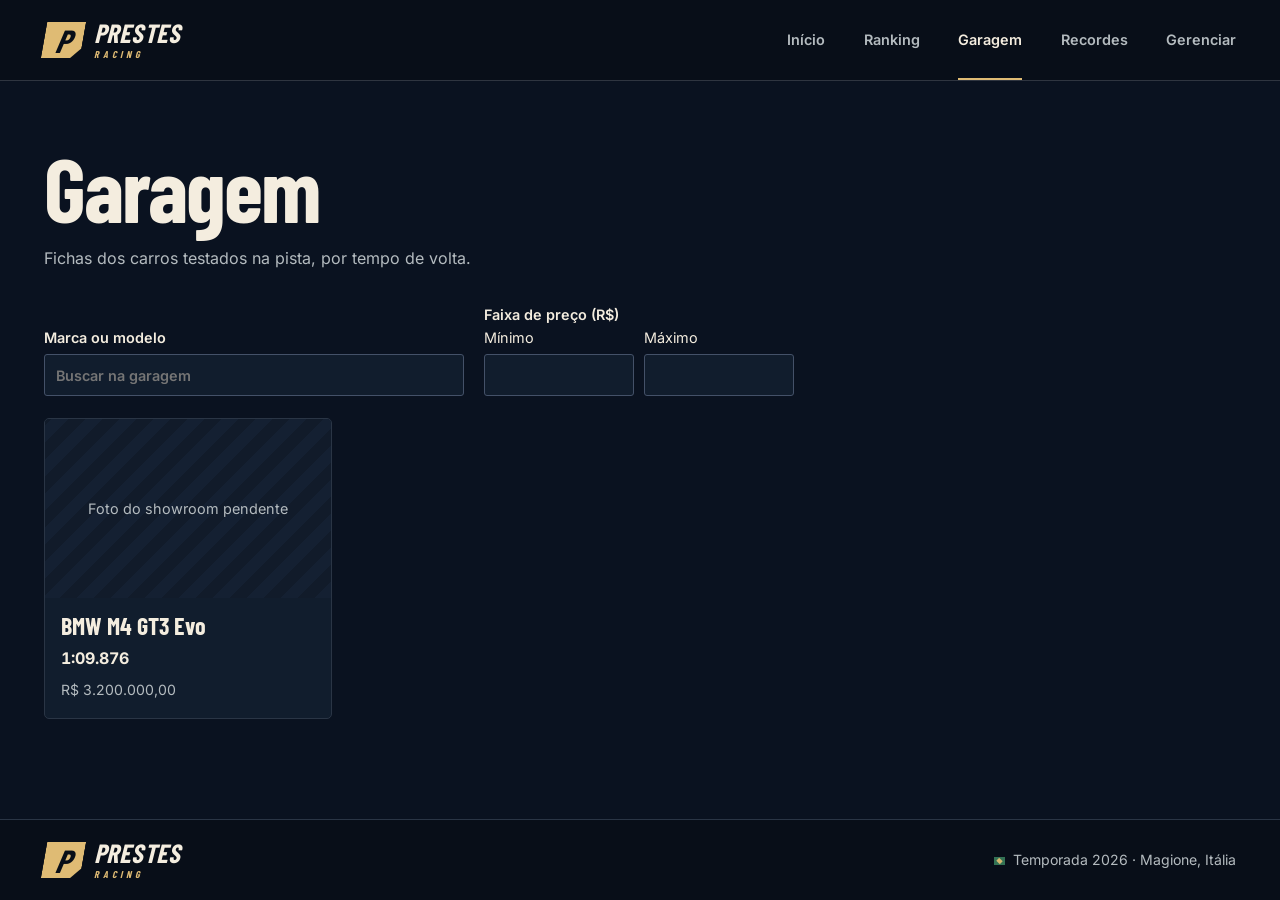
==== garagem/index.html @ 8315999f "Add files via upload" ====
<!doctype html>
<html lang="pt-BR">
<head>
  <meta charset="utf-8">
  <meta name="viewport" content="width=device-width, initial-scale=1">
  <meta name="description" content="Voltas rápidas, garagem e recordes do Prestes Motorsport Park.">
  <meta name="theme-color" content="#0a1220">
  <title>Garagem | Prestes Racing</title>
  <link rel="stylesheet" href="../assets/site.css">
  <script defer src="../data/carros.js"></script>
  <script defer src="../assets/pista.js"></script>
  <script defer src="../assets/catalogo.js"></script>
  <script defer src="../assets/site.js"></script>
</head>
<body data-page="garagem" data-root="../">
  <a class="skip" href="#conteudo">Pular para o conteúdo</a>
  <header id="cabecalho" class="site-header"></header>
  <main id="conteudo" tabindex="-1"></main>
  <footer id="rodape" class="site-footer"></footer>
  <noscript>Ative o JavaScript para consultar o Prestes Racing.</noscript>
</body>
</html>
---- assets/site.css ----
@font-face{font-family:Barlow;src:url('barlow.woff2') format('woff2');font-display:swap;font-weight:700}
@font-face{font-family:Inter;src:url('inter.woff2') format('woff2');font-display:swap;font-weight:400 700}
:root{color-scheme:dark;--navy:#0a1220;--navy-deep:#080e18;--panel:#111d2d;--panel-hover:#19283c;--cream:#f4eddf;--muted:#b4bbbf;--gold:#dfbb74;--line:#2a3545;--heading:Barlow,'Arial Narrow',sans-serif;--body:Inter,Arial,sans-serif}
*{box-sizing:border-box}
body{margin:0;background:var(--navy);color:var(--cream);font:1rem/1.6 var(--body);min-height:100vh;display:flex;flex-direction:column}
main{flex:1}
img{display:block;max-width:100%}
[hidden]{display:none!important}
a{color:inherit;text-decoration:none}
p,h1,h2,h3,figure,dl,dd{margin:0}
h1,h2,h3{font:700 1rem/1 var(--heading)}
h1{font-size:clamp(3rem,7vw,6.2rem);letter-spacing:-.025em}
h2{font-size:clamp(2.05rem,4vw,3.5rem);letter-spacing:-.015em}
h3{font-size:1.5rem}
:focus-visible{outline:2px solid var(--gold);outline-offset:4px}
.skip{position:absolute;top:8px;left:8px;transform:translateY(-160%);z-index:5;background:var(--gold);color:var(--navy);padding:8px 14px}
.skip:focus{transform:none}
.wrap{width:min(100% - 88px,1320px);margin-inline:auto}
.site-header{background:var(--navy-deep);border-bottom:1px solid #2f3540}
.header-inner,.footer-inner{display:flex;justify-content:space-between;align-items:center;gap:24px;min-height:80px}
.brand{display:inline-flex;align-items:center;gap:11px;flex-shrink:0;width:max-content}
.monogram{display:grid;place-items:center;width:39px;height:36px;transform:skewX(-10deg);background:var(--gold);color:var(--navy-deep);font:700 italic 2rem/.9 var(--heading);clip-path:polygon(0 0,100% 0,100% 73%,75% 100%,0 100%)}
.wordmark{font:700 italic 1.65rem/.85 var(--heading);letter-spacing:.015em}
.wordmark small{display:block;margin-top:5px;color:var(--gold);font-size:.62rem;letter-spacing:.38em}
.header-inner nav{display:flex;gap:clamp(16px,3vw,44px);align-self:stretch}
.header-inner nav a{display:flex;align-items:center;position:relative;font-size:.9rem;color:var(--muted);font-weight:600}
.header-inner nav a:hover,.header-inner nav a[aria-current]{color:var(--cream)}
.header-inner nav a[aria-current]::after{content:'';height:2px;position:absolute;bottom:0;left:0;right:0;background:var(--gold)}
.hero{position:relative;isolation:isolate;height:calc(100svh - 81px);min-height:470px;max-height:950px;background:#141c29;overflow:hidden}
.hero-image{position:absolute;inset:0;width:100%;height:100%;object-fit:cover;object-position:center 54%;opacity:0;transition:opacity .65s}
.hero-image.visible{opacity:1}
.hero-caption{position:absolute;inset:auto 0 0;padding:clamp(36px,7vw,100px) 0 clamp(22px,4vw,50px);background:linear-gradient(transparent,#070d18d9)}
.caption-inner{display:flex;align-items:end;justify-content:space-between;gap:20px}
.caption-inner h1{font-size:clamp(2.3rem,6.5vw,6.4rem);text-transform:uppercase;text-shadow:0 2px 14px #05091095}
.slide-controls{display:flex;gap:8px}
.slide-controls button{width:44px;min-width:44px;padding:0;background:#080e18c0;color:var(--cream);border-color:#9e9c94;font-size:1.3rem}
.section{padding:62px 0}
.section+.section{padding-top:0}
.section-head{display:flex;align-items:end;justify-content:space-between;gap:16px;margin-bottom:23px}
.content{padding:62px 0 78px}
.page-intro{margin-bottom:32px}
.page-intro p,.track-grid p,.token-panel p{color:var(--muted);margin-top:13px}
button,.button{font:600 .9rem/1.25 var(--body);min-height:42px;display:inline-flex;align-items:center;justify-content:center;background:var(--gold);color:var(--navy-deep);padding:10px 17px;border:1px solid var(--gold);border-radius:3px;cursor:pointer;text-align:center}
button:hover,.button:hover{background:#f0cf8c}
button:disabled{opacity:.46;cursor:default}
.secondary,.pagination button,.section-head .button{background:transparent;color:var(--gold);border-color:#8d7655}
.secondary:hover,.pagination button:hover:not(:disabled),.section-head .button:hover{background:var(--gold);color:var(--navy)}
.table-frame{border:1px solid var(--line);background:var(--panel);border-radius:5px;overflow:auto}
table{border-collapse:collapse;width:100%;min-width:555px;text-align:left}
th,td{padding:14px 17px;border-bottom:1px solid var(--line)}
thead{background:#182537;color:#dedcd4}
thead th{font-size:.88rem;white-space:nowrap}
tbody th{font-weight:600}
tbody td{color:var(--muted)}
tbody tr:last-child td,tbody tr:last-child th{border-bottom:0}
th:last-child,td:last-child{text-align:right}
.rank-number,.lap{font-variant-numeric:tabular-nums;font-weight:700;white-space:nowrap;color:var(--cream)}
.rank-number{width:80px}
.podium-1{color:#f4cd6b}.podium-2{color:#c8d4e2}.podium-3{color:#e5a284}
.table-empty{text-align:center!important;padding:35px 14px;white-space:normal}
.car-link:hover,.back-link:hover{color:var(--gold);text-decoration:underline}
.empty{padding:28px 20px;border:1px dashed #465264;border-radius:4px;color:var(--muted);background:#0e1927}
.car-grid,.record-grid{display:grid;grid-template-columns:repeat(5,minmax(0,1fr));gap:14px}
.garage-grid{grid-template-columns:repeat(4,minmax(0,1fr))}
.record-grid{grid-template-columns:repeat(3,minmax(0,1fr))}
.car-card,.record-card,.featured{display:block;background:var(--panel);border:1px solid var(--line);border-radius:5px;overflow:hidden}
a.car-card:hover,a.record-card:hover{background:var(--panel-hover);border-color:#8d7655}
.car-photo{width:100%;aspect-ratio:16/10;object-fit:cover;background:var(--navy-deep)}
.card-copy{display:grid;align-content:start;gap:8px;padding:16px}
.price,.card-copy>span:not(.lap){font-size:.88rem;color:var(--muted)}
.record-card .card-copy{padding:20px}
.record-value{color:var(--gold);font:700 clamp(2rem,4vw,3.75rem)/1 var(--heading);font-variant-numeric:tabular-nums}
.featured{display:grid;grid-template-columns:1.25fr 1fr;align-items:center}
.featured .card-copy{padding:24px;justify-items:start}
.track-section{background:#101d2e;padding:64px 0;border-top:1px solid var(--line)}
.track-grid{display:grid;grid-template-columns:1fr 1fr;align-items:center;gap:clamp(24px,6vw,90px)}
.track-grid img{border-radius:5px;width:100%;background:#eae2d2}
.track-grid figcaption{margin-top:6px;font-size:.8rem;color:var(--muted)}
.track-grid figcaption a,.status a{text-decoration:underline}
.track-stats,.detail-stats,.specs{display:grid;grid-template-columns:repeat(3,1fr);gap:12px;margin-top:24px}
.track-stats dd{color:var(--gold);font:700 1.6rem/1.2 var(--heading)}
dt{color:var(--muted);font-size:.88rem}
.filters{display:flex;justify-content:space-between;align-items:start;gap:20px;margin-bottom:22px}
.chips{display:flex;flex-wrap:wrap;gap:7px}
.chips button{border-color:var(--line);background:var(--panel);color:var(--cream)}
.chips button:hover,.chips button[aria-pressed=true]{background:var(--gold);border-color:var(--gold);color:var(--navy)}
.filters>label{flex:0 0 min(245px,100%)}
label{display:grid;gap:5px;font-size:.9rem;font-weight:600}
input,select{width:100%;min-width:0;font:inherit;background:var(--panel);color:var(--cream);min-height:42px;padding:8px 11px;border:1px solid #445168;border-radius:3px}
select{appearance:none;padding-right:28px;background-image:linear-gradient(45deg,transparent 50%,var(--gold) 50%),linear-gradient(135deg,var(--gold) 50%,transparent 50%);background-position:calc(100% - 15px) 50%,calc(100% - 10px) 50%;background-size:5px 5px;background-repeat:no-repeat}
.garage-filters{align-items:end;justify-content:start}
.garage-filters>label{flex:1 1 220px;max-width:420px}
fieldset{border:0;margin:0;padding:0;display:flex;gap:10px}
legend{font-size:.9rem;font-weight:600;padding:0}
fieldset label{font-weight:400;max-width:150px}
.pagination{display:flex;align-items:center;justify-content:center;gap:14px;margin-top:24px}
.subsection-title{margin:38px 0 16px}
.back-link{display:inline-block;margin-bottom:18px;color:var(--gold)}
.detail>.car-photo{max-height:660px;border-radius:5px;margin-bottom:26px}
.detail-stats{grid-template-columns:repeat(4,1fr);margin:0 0 36px}
.specs{grid-template-columns:repeat(4,1fr)}
.detail-stats>div,.specs>div{background:var(--panel);border-top:1px solid #786547;padding:14px}
.detail-stats dd{font:700 2rem/1.1 var(--heading);color:var(--gold);margin-top:5px}
.specs dd{overflow-wrap:anywhere}
.admin-bar,.form-actions{display:flex;align-items:end;gap:12px;flex-wrap:wrap}
.admin-bar label{flex:1 1 230px;max-width:480px}
.admin-list{list-style:none;margin:20px 0 0;padding:0}
.admin-list li{display:flex;justify-content:space-between;align-items:center;gap:14px;padding:14px;background:var(--panel);border-bottom:1px solid var(--line)}
.admin-list small{display:block;color:var(--muted)}
.token-panel{margin-top:26px;padding:20px;background:#111c2b;border:1px solid var(--line);border-radius:5px}
.token-panel h2,.form-page h2{font-size:1.9rem}
.token-panel p{margin-bottom:12px}
.status{min-height:1.45em;color:var(--gold)}
.token-panel .status{margin-bottom:0}
.form-page{max-width:940px}
.form-grid{display:grid;grid-template-columns:repeat(3,minmax(0,1fr));gap:14px;margin:12px 0 24px}
.form-page label:has([type=file]){margin-top:12px}
.form-actions{margin:18px 0 10px}
.form-photo{max-width:280px;margin-top:14px}
.site-footer{background:var(--navy-deep);border-top:1px solid var(--line)}
.footer-inner>span{color:var(--muted);font-size:.88rem}
.brasil{display:inline-block;width:11px;height:8px;margin-right:4px;background:#337254;position:relative}
.brasil::after{content:'';position:absolute;inset:2px 3px;background:#d5b76e;transform:rotate(45deg)}
@media(max-width:900px){
  .wrap{width:min(100% - 48px,1320px)}
  .car-grid,.garage-grid{grid-template-columns:repeat(3,minmax(0,1fr))}
  .filters:not(.garage-filters){flex-direction:column}
  .filters:not(.garage-filters)>label{flex-basis:auto}
  .detail-stats,.specs{grid-template-columns:repeat(2,1fr)}
}
@media(max-width:600px){
  .wrap{width:calc(100% - 30px)}
  .header-inner{flex-direction:column;align-items:flex-start;gap:4px;padding-top:12px;min-height:100px}
  .header-inner nav{gap:0;justify-content:space-between}
  .header-inner nav a{padding:10px 0;font-size:.83rem}
  .hero{height:calc(100svh - 100px);min-height:365px}
  .hero-image{object-position:center}
  .caption-inner{align-items:flex-start;flex-direction:column}
  .section,.content,.track-section{padding-block:40px}
  .section-head{align-items:start;flex-direction:column}
  .car-grid,.garage-grid,.form-grid{grid-template-columns:repeat(2,minmax(0,1fr))}
  .record-grid,.track-grid,.featured{grid-template-columns:1fr}
  .card-copy{padding:11px}
  .track-grid>div{grid-row:1}
  .garage-filters{flex-wrap:wrap;gap:10px}
  .footer-inner{align-items:start;flex-direction:column;gap:13px;padding-block:17px}
}
@media(prefers-reduced-motion:reduce){*,*::before,*::after{transition:none!important;scroll-behavior:auto!important}}
.photo-empty{display:grid;place-items:center;color:var(--muted);background:repeating-linear-gradient(-45deg,#142032 0 12px,#111b2a 12px 24px);font-size:.9rem;text-align:center;padding:15px}
.detail>.photo-empty{aspect-ratio:16/7;min-height:140px}
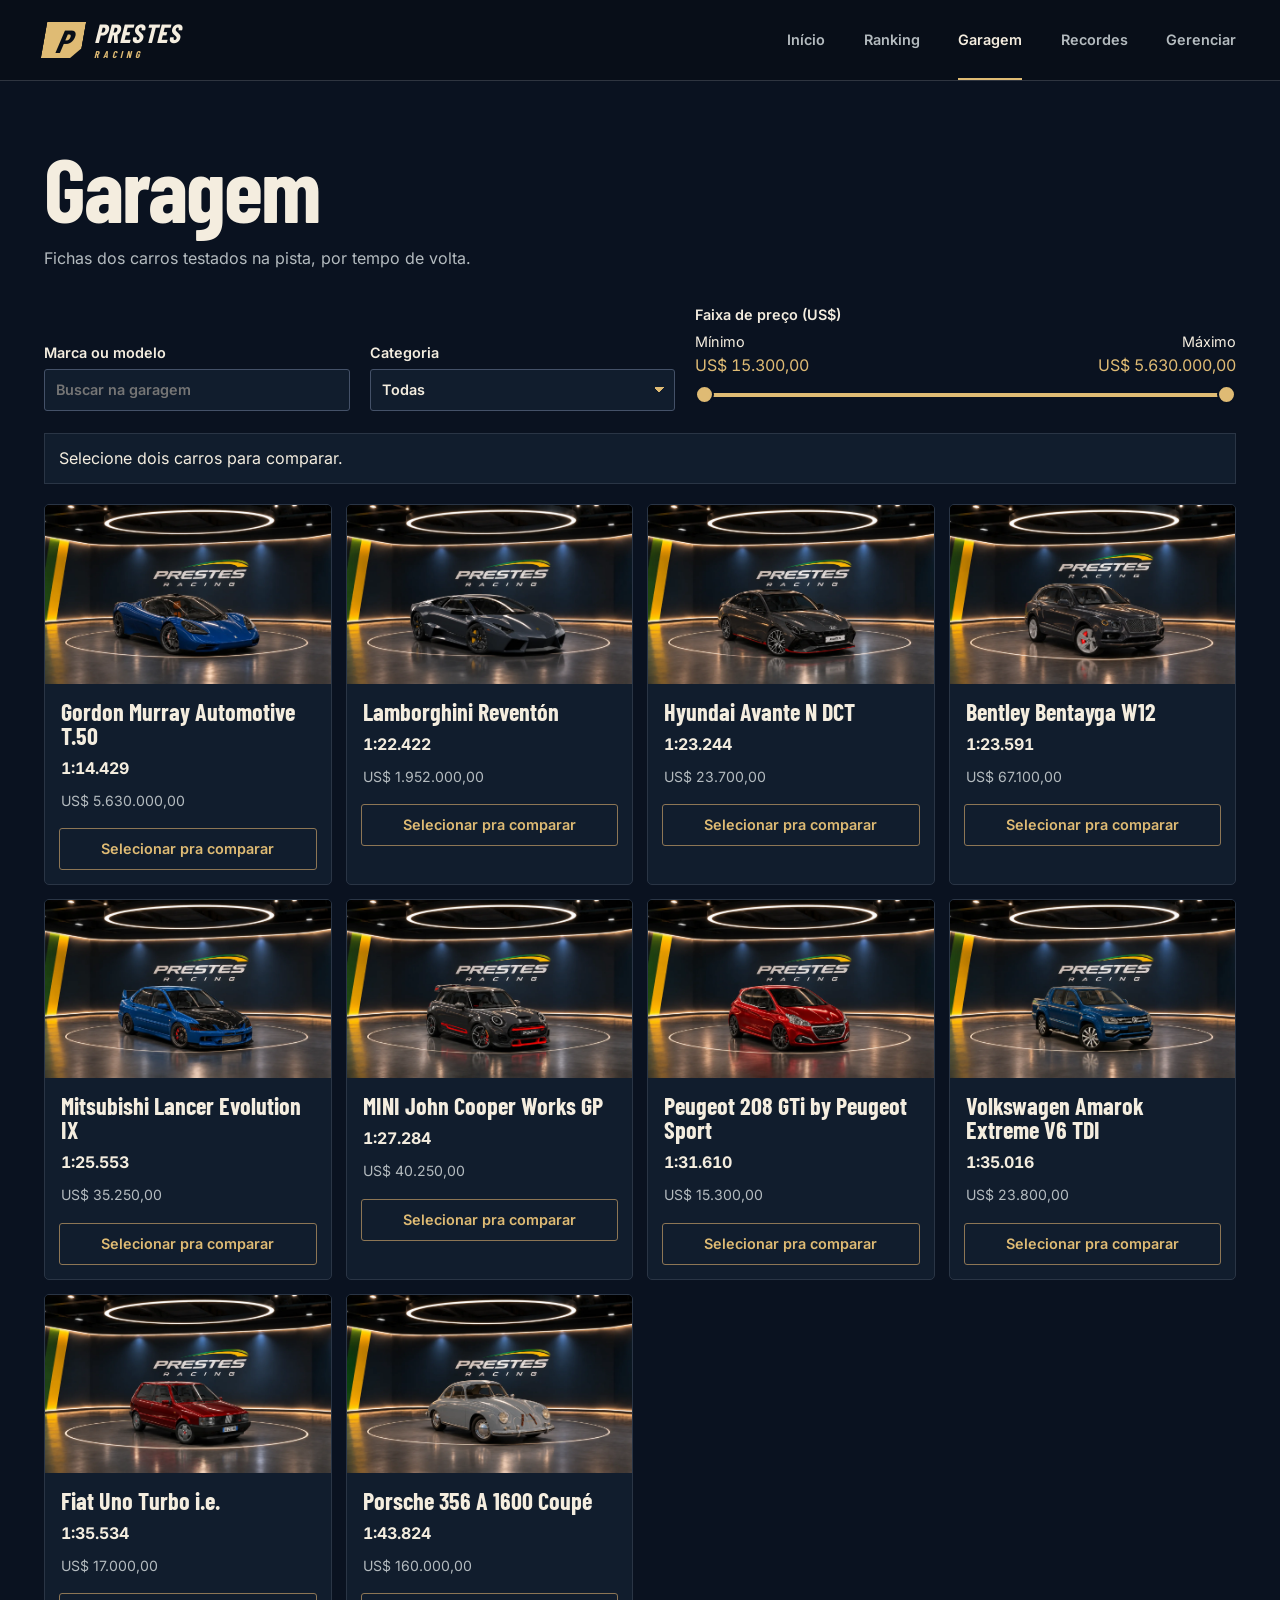
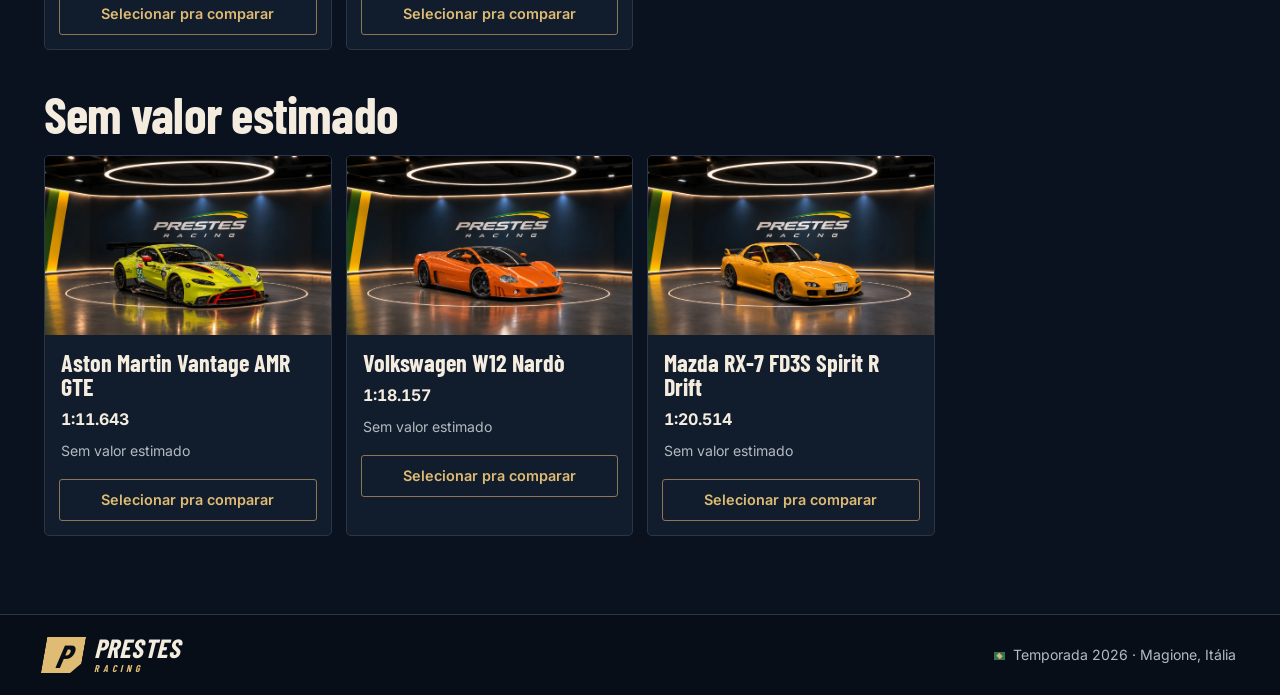
==== commit f43fe574: "Add files via upload" ====
--- a/garagem/index.html
+++ b/garagem/index.html
@@ -6,11 +6,11 @@
   <meta name="description" content="Voltas rápidas, garagem e recordes do Prestes Motorsport Park.">
   <meta name="theme-color" content="#0a1220">
   <title>Garagem | Prestes Racing</title>
-  <link rel="stylesheet" href="../assets/site.css">
+  <link rel="stylesheet" href="../assets/site.css?v=2.1">
   <script defer src="../data/carros.js"></script>
   <script defer src="../assets/pista.js"></script>
-  <script defer src="../assets/catalogo.js"></script>
-  <script defer src="../assets/site.js"></script>
+  <script defer src="../assets/catalogo.js?v=2.1"></script>
+  <script defer src="../assets/site.js?v=2.1"></script>
 </head>
 <body data-page="garagem" data-root="../">
   <a class="skip" href="#conteudo">Pular para o conteúdo</a>
--- a/assets/site.css
+++ b/assets/site.css
@@ -114,6 +114,8 @@
 .token-panel .status{margin-bottom:0}
 .form-page{max-width:940px}
 .form-grid{display:grid;grid-template-columns:repeat(3,minmax(0,1fr));gap:14px;margin:12px 0 24px}
+.price-option{display:flex;align-items:center;gap:8px;margin-top:7px;font-weight:400}
+.price-option input{width:16px;min-height:16px;margin:0;accent-color:var(--gold)}
 .form-page label:has([type=file]){margin-top:12px}
 .form-actions{margin:18px 0 10px}
 .form-photo{max-width:280px;margin-top:14px}
@@ -148,3 +150,86 @@
 @media(prefers-reduced-motion:reduce){*,*::before,*::after{transition:none!important;scroll-behavior:auto!important}}
 .photo-empty{display:grid;place-items:center;color:var(--muted);background:repeating-linear-gradient(-45deg,#142032 0 12px,#111b2a 12px 24px);font-size:.9rem;text-align:center;padding:15px}
 .detail>.photo-empty{aspect-ratio:16/7;min-height:140px}
+
+.ranking-controls{display:grid;gap:16px;margin-bottom:24px}
+.ranking-fields{display:grid;grid-template-columns:minmax(0,340px) minmax(0,245px);gap:14px}
+.chips button span{font-variant-numeric:tabular-nums;margin-left:4px}
+.podium{display:grid;grid-template-columns:1.3fr 1fr 1fr;align-items:end;gap:14px;margin-bottom:24px}
+.podium-card{background:var(--panel);border:1px solid var(--line);border-top:3px solid var(--line);border-radius:5px;overflow:hidden}
+.podium-card:hover,.car-card:focus-within,.car-card:hover{background:var(--panel-hover);border-color:#8d7655}
+.podium-card.place-1{border-top-color:#f4cd6b}
+.podium-card.place-2{border-top-color:#c8d4e2}
+.podium-card.place-3{border-top-color:#e5a284}
+.podium-card .card-copy>span{font-weight:700}
+.podium-card .card-copy>span.podium-1{color:#f4cd6b}
+.podium-card .card-copy>span.podium-2{color:#c8d4e2}
+.podium-card .card-copy>span.podium-3{color:#e5a284}
+.podium-card .lap,.featured .lap{font-size:1.18rem}
+.gap{color:var(--muted)}
+.garage-filters{flex-wrap:wrap}
+.garage-filters>label{flex:1 1 190px;min-width:0}
+.price-slider{position:relative;display:grid;grid-template-columns:1fr 1fr;gap:12px;flex:2 1 310px;min-width:0;padding-bottom:32px}
+.price-slider legend{margin-bottom:4px}
+.price-slider label{display:block;max-width:none}
+.price-slider .price-endpoint:last-child{text-align:right}
+.price-slider .price-endpoint span{display:block;color:var(--gold);font-variant-numeric:tabular-nums}
+.price-slider:has(input)::after{content:'';position:absolute;pointer-events:none;inset:auto 8px 14px;height:4px;border-radius:4px;
+  background:linear-gradient(to right,#445168 var(--min-percent),var(--gold) var(--min-percent),var(--gold) var(--max-percent),#445168 var(--max-percent))}
+.price-slider input{appearance:none;position:absolute;inset:auto 0 1px;margin:0;min-height:0;height:30px;border:0;padding:0;
+  border-radius:0;background:transparent;pointer-events:none;z-index:1}
+.price-slider input:focus-visible,.price-slider.minimum-front #min{z-index:3}
+.price-slider input::-webkit-slider-thumb{appearance:none;background:var(--gold);height:19px;width:19px;border:2px solid var(--navy);border-radius:50%;pointer-events:auto;cursor:grab}
+.price-slider input::-moz-range-thumb{background:var(--gold);height:15px;width:15px;border:2px solid var(--navy);border-radius:50%;pointer-events:auto;cursor:grab}
+.compare-bar,.admin-nav{display:flex;align-items:center;flex-wrap:wrap;gap:10px}
+.compare-bar{margin:0 0 20px;padding:12px 14px;background:var(--panel);border:1px solid var(--line)}
+.compare-bar span{margin-right:auto}
+.compare-pick{width:calc(100% - 28px);margin:0 14px 14px}
+.compare-pick[aria-pressed=true],.admin-nav [aria-current]{background:var(--gold);color:var(--navy)}
+.compare-table th:not(:first-child),.compare-table td{text-align:left;width:40%}
+.compare-table img{max-width:380px;border-radius:4px;margin-bottom:8px}
+.compare-table th{white-space:normal}
+.detail>.car-photo{max-height:none;max-width:none;aspect-ratio:auto;object-fit:contain}
+.car-history{margin:0 0 32px;padding:24px;border-left:2px solid var(--gold);background:var(--panel)}
+.car-history h2{font-size:2.15rem;margin-bottom:12px}
+.car-history p{white-space:pre-wrap;overflow-wrap:anywhere}
+.specs small{display:block;color:var(--muted)}
+.record-grid-v2{grid-template-columns:repeat(4,minmax(0,1fr))}
+.record-card-price .card-copy{container-type:inline-size;grid-template-columns:minmax(0,1fr)}
+.record-card-price .record-value{
+  display:flex;flex-wrap:wrap;align-items:baseline;gap:.15em .28em;
+  font-size:1.7rem;font-size:clamp(1.2rem,10cqi,3.75rem);line-height:1.08
+}
+.record-currency{font-size:.63em;white-space:nowrap}
+.record-amount{max-width:100%;min-width:0;overflow-wrap:anywhere}
+.record-photos{display:flex}
+.record-photos a{flex:1;min-width:0}
+.record-photos .car-photo{height:clamp(125px,17vw,270px);aspect-ratio:auto}
+.record-holders{display:grid;gap:4px}
+.record-history{margin-top:22px;color:var(--muted)}
+.record-history summary,.token-panel summary{cursor:pointer;color:var(--cream);font-weight:600}
+.record-history p{margin:10px 0}
+.record-history ul{padding-left:20px}
+.record-history li{margin-bottom:8px}
+.record-history li span{display:block}
+.track-teaser{display:block;border:1px solid var(--line);border-radius:5px;overflow:hidden;background:var(--panel)}
+.track-teaser:hover{border-color:var(--gold)}
+.track-teaser img{width:100%;max-height:430px;object-fit:cover}
+.track-teaser span{display:block;padding:12px 16px}
+.track-story{max-width:950px}
+.track-story p{margin-top:14px;color:var(--muted)}
+.track-map img,.track-photos img{width:100%;border-radius:4px}
+.track-map figcaption,.track-photos figcaption{margin-top:8px;color:var(--muted)}
+.track-map figcaption a{text-decoration:underline}
+.track-photos{display:grid;grid-template-columns:repeat(3,minmax(0,1fr));gap:16px}
+.admin-nav{padding-bottom:20px;margin-bottom:20px;border-bottom:1px solid var(--line)}
+.admin-nav #logout{margin-left:auto}
+.admin-content .issue-error{color:#f0a79a}
+.admin-content .admin-list li>div:first-child{min-width:0;overflow-wrap:anywhere}
+.admin-content .admin-list .form-actions{margin:0}
+.draft-filter{display:inline-flex;margin:0 0 0 15px}
+.quick-form,.source-field label+label{margin-top:10px}
+.form-page h2:not(:first-child){margin-top:24px}
+.form-page textarea{background:var(--panel);color:var(--cream);font:inherit;border:1px solid #445168;border-radius:3px;padding:10px;resize:vertical}
+.preview-label{color:var(--gold);margin-bottom:14px}
+@media(max-width:950px){.record-grid-v2{grid-template-columns:repeat(2,minmax(0,1fr))}}
+@media(max-width:600px){.ranking-fields,.podium,.track-photos{grid-template-columns:1fr}}
